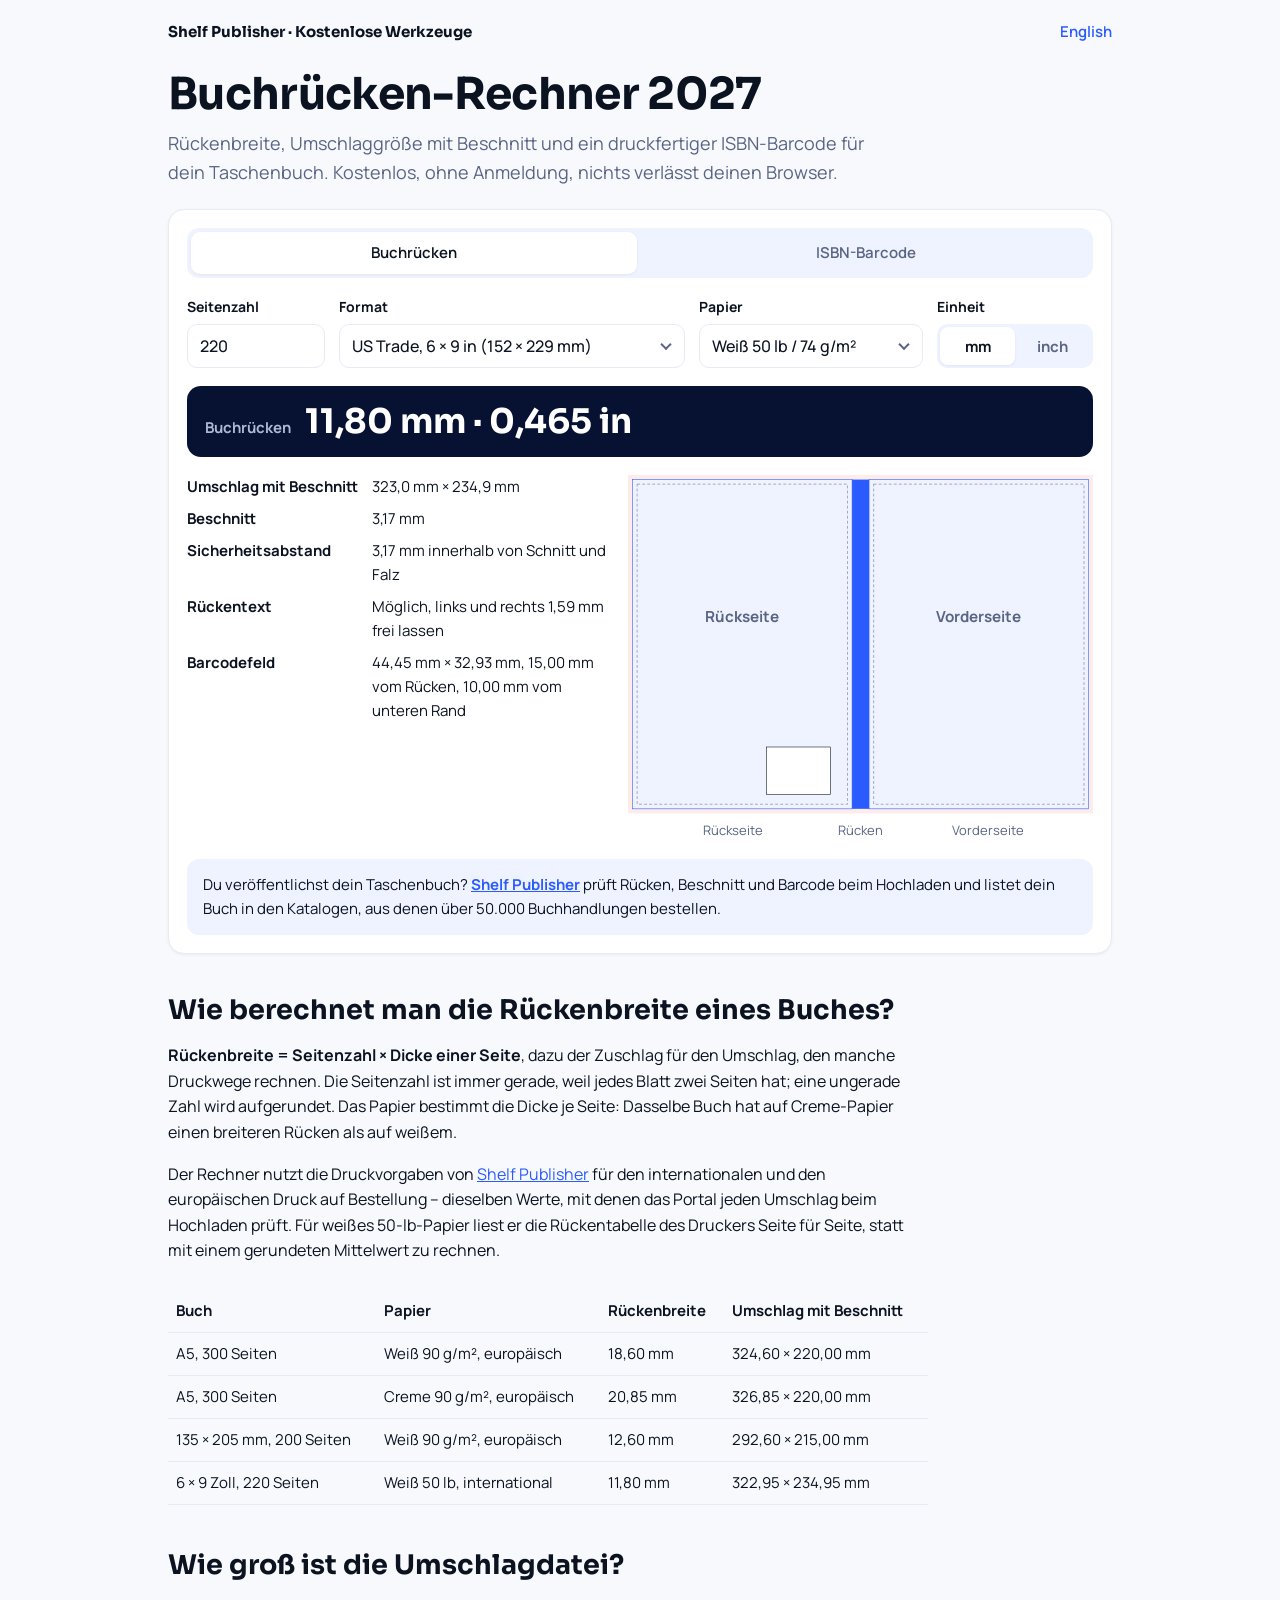
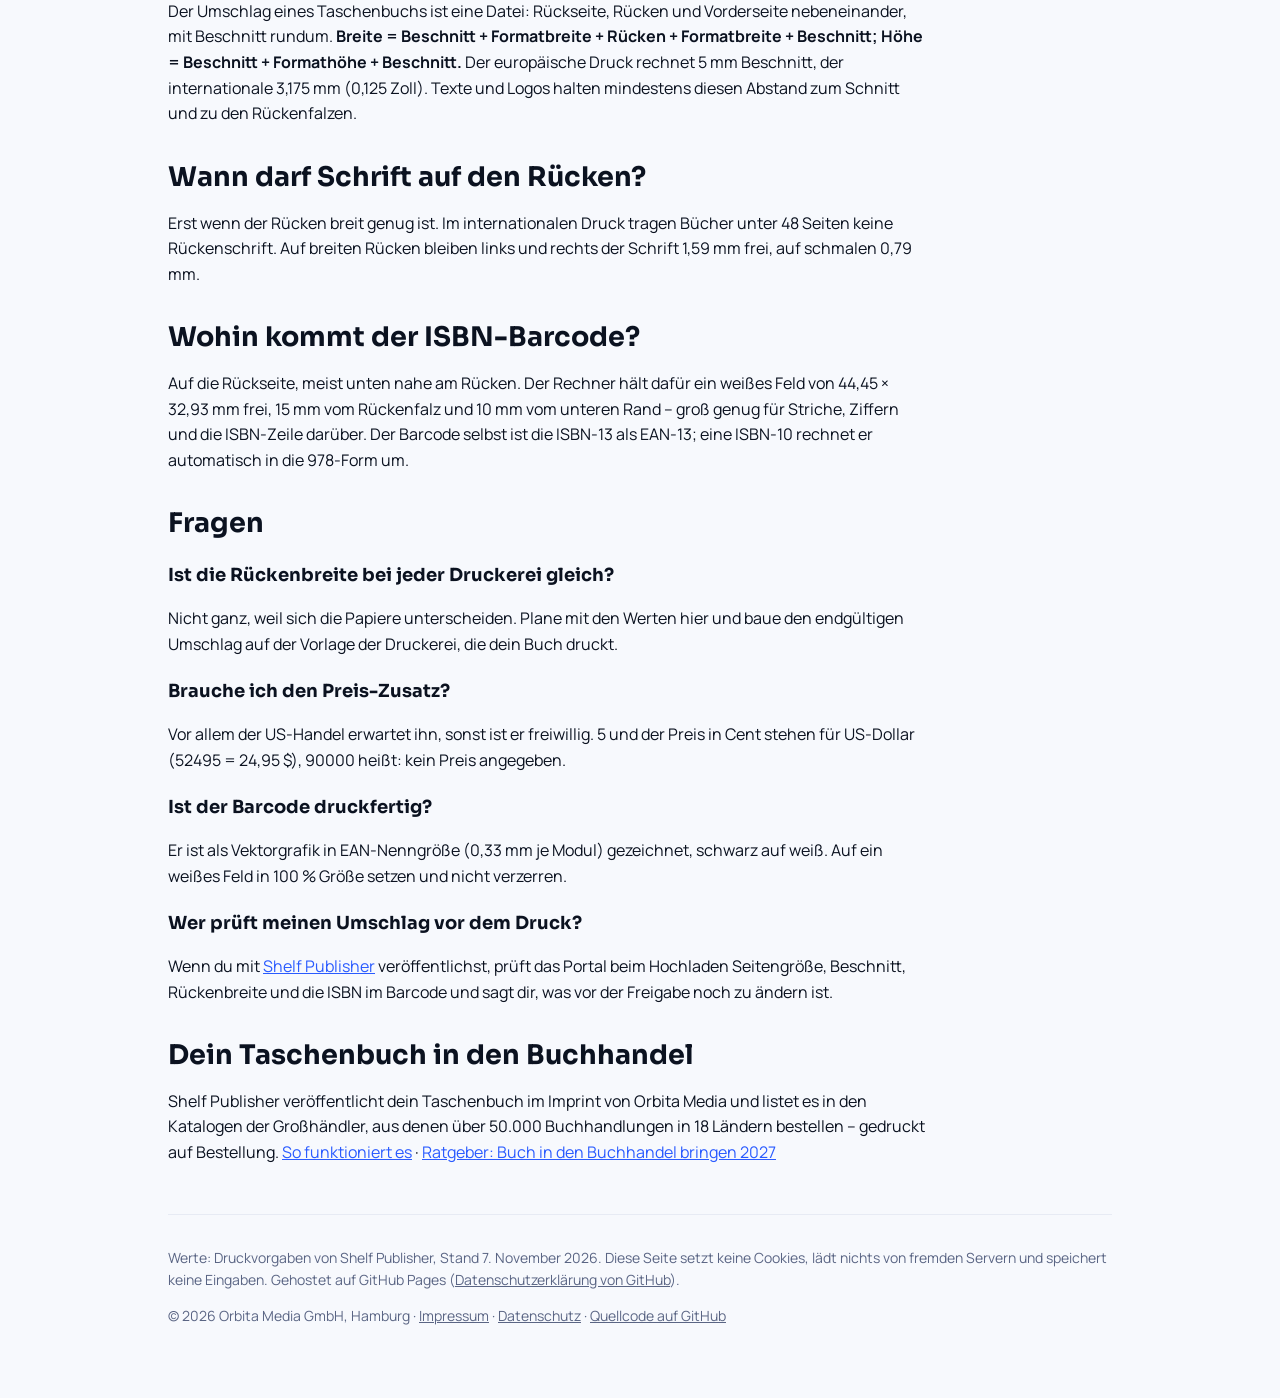
==== docs/de/index.html @ d64d2d51 "feat: book spine width calculator with cover size and ISBN barcode Web page (EN/DE) on GitHub Pages " ====
<!doctype html>
<html lang="de">
<head>
<meta charset="utf-8">
<meta name="viewport" content="width=device-width,initial-scale=1">
<title>Buchrücken-Rechner 2027 – Rückenbreite, Umschlag &amp; ISBN-Barcode</title>
<meta name="description" content="Kostenloser Buchrücken-Rechner: Seitenzahl, Format und Papier eingeben und Rückenbreite, Umschlaggröße mit Beschnitt und ISBN-Barcode als SVG erhalten.">
<link rel="canonical" href="https://orbita-media.github.io/book-spine-calculator/de/">
<link rel="alternate" hreflang="en" href="https://orbita-media.github.io/book-spine-calculator/">
<link rel="alternate" hreflang="de" href="https://orbita-media.github.io/book-spine-calculator/de/">
<link rel="alternate" hreflang="x-default" href="https://orbita-media.github.io/book-spine-calculator/">
<meta property="og:type" content="website">
<meta property="og:title" content="Buchrücken-Rechner 2027 – Rückenbreite, Umschlag & ISBN-Barcode">
<meta property="og:description" content="Rückenbreite, Umschlaggröße mit Beschnitt und ISBN-Barcode für dein Taschenbuch. Kostenlos, ohne Anmeldung.">
<meta property="og:url" content="https://orbita-media.github.io/book-spine-calculator/de/">
<link rel="icon" href="../icon.svg" type="image/svg+xml">
<link rel="preload" href="../fonts/manrope-latin.woff2" as="font" type="font/woff2" crossorigin>
<link rel="stylesheet" href="../app.css">
<script type="application/ld+json">
{"@context":"https://schema.org","@graph":[
{"@type":"WebApplication","name":"Buchrücken-Rechner","url":"https://orbita-media.github.io/book-spine-calculator/de/","applicationCategory":"UtilitiesApplication","operatingSystem":"Alle (Webbrowser)","inLanguage":"de","offers":{"@type":"Offer","price":"0","priceCurrency":"EUR"},"description":"Berechnet Rückenbreite und Umschlaggröße eines Taschenbuchs aus Seitenzahl, Format und Papier und erzeugt einen ISBN-13-Barcode als SVG.","publisher":{"@type":"Organization","name":"Shelf Publisher","url":"https://shelfpublisher.com/de/"}},
{"@type":"FAQPage","mainEntity":[
{"@type":"Question","name":"Wie berechnet man die Rückenbreite eines Buches?","acceptedAnswer":{"@type":"Answer","text":"Seitenzahl mal Dicke einer Seite des gewählten Papiers, dazu der Zuschlag für den Umschlag, den manche Druckwege rechnen. Ein A5-Taschenbuch mit 300 Seiten auf weißem 90-g-Papier hat im europäischen Druck von Shelf Publisher einen Rücken von 18,60 mm."}},
{"@type":"Question","name":"Warum muss die Seitenzahl gerade sein?","acceptedAnswer":{"@type":"Answer","text":"Jedes Blatt hat zwei Seiten, deshalb wird immer eine gerade Seitenzahl gebunden. Eine ungerade Zahl wird aufgerundet, und der Rücken gilt für die aufgerundete Zahl."}},
{"@type":"Question","name":"Wie groß ist der Umschlag eines A5-Taschenbuchs?","acceptedAnswer":{"@type":"Answer","text":"Rückseite plus Rücken plus Vorderseite plus Beschnitt an allen Seiten. Mit 300 Seiten auf weißem 90-g-Papier und 5 mm Beschnitt sind das 324,60 × 220,00 mm."}},
{"@type":"Question","name":"Was bedeutet die fünfstellige Zusatzzahl neben dem ISBN-Barcode?","acceptedAnswer":{"@type":"Answer","text":"Ein optionaler Preiscode, vor allem für den US-Handel. Die erste Ziffer nennt die Währung (5 für US-Dollar), die übrigen vier den Preis: 52495 heißt 24,95 $. 90000 heißt: kein Preis angegeben."}}]}]}
</script>
</head>
<body>
<div class="wrap">
<nav class="top"><span class="brand">Shelf Publisher · Kostenlose Werkzeuge</span><a href="../" hreflang="en">English</a></nav>
<h1>Buchrücken-Rechner 2027</h1>
<p class="sub">Rückenbreite, Umschlaggröße mit Beschnitt und ein druckfertiger ISBN-Barcode für dein Taschenbuch. Kostenlos, ohne Anmeldung, nichts verlässt deinen Browser.</p>

<div id="calc" data-lang="de"><noscript>Der Rechner braucht JavaScript. Die Formel steht unten.</noscript></div>

<article>
<h2>Wie berechnet man die Rückenbreite eines Buches?</h2>
<p><strong>Rückenbreite = Seitenzahl × Dicke einer Seite</strong>, dazu der Zuschlag für den Umschlag, den manche Druckwege rechnen. Die Seitenzahl ist immer gerade, weil jedes Blatt zwei Seiten hat; eine ungerade Zahl wird aufgerundet. Das Papier bestimmt die Dicke je Seite: Dasselbe Buch hat auf Creme-Papier einen breiteren Rücken als auf weißem.</p>
<p>Der Rechner nutzt die Druckvorgaben von <a href="https://shelfpublisher.com/de/?utm_source=github&amp;utm_medium=tool&amp;utm_campaign=spine-calculator">Shelf Publisher</a> für den internationalen und den europäischen Druck auf Bestellung – dieselben Werte, mit denen das Portal jeden Umschlag beim Hochladen prüft. Für weißes 50-lb-Papier liest er die Rückentabelle des Druckers Seite für Seite, statt mit einem gerundeten Mittelwert zu rechnen.</p>
<div class="tw"><table>
<thead><tr><th>Buch</th><th>Papier</th><th>Rückenbreite</th><th>Umschlag mit Beschnitt</th></tr></thead>
<tbody>
<tr><td>A5, 300 Seiten</td><td>Weiß 90 g/m², europäisch</td><td>18,60 mm</td><td>324,60 × 220,00 mm</td></tr>
<tr><td>A5, 300 Seiten</td><td>Creme 90 g/m², europäisch</td><td>20,85 mm</td><td>326,85 × 220,00 mm</td></tr>
<tr><td>135 × 205 mm, 200 Seiten</td><td>Weiß 90 g/m², europäisch</td><td>12,60 mm</td><td>292,60 × 215,00 mm</td></tr>
<tr><td>6 × 9 Zoll, 220 Seiten</td><td>Weiß 50 lb, international</td><td>11,80 mm</td><td>322,95 × 234,95 mm</td></tr>
</tbody></table></div>

<h2>Wie groß ist die Umschlagdatei?</h2>
<p>Der Umschlag eines Taschenbuchs ist eine Datei: Rückseite, Rücken und Vorderseite nebeneinander, mit Beschnitt rundum. <strong>Breite = Beschnitt + Formatbreite + Rücken + Formatbreite + Beschnitt; Höhe = Beschnitt + Formathöhe + Beschnitt.</strong> Der europäische Druck rechnet 5 mm Beschnitt, der internationale 3,175 mm (0,125 Zoll). Texte und Logos halten mindestens diesen Abstand zum Schnitt und zu den Rückenfalzen.</p>

<h2>Wann darf Schrift auf den Rücken?</h2>
<p>Erst wenn der Rücken breit genug ist. Im internationalen Druck tragen Bücher unter 48 Seiten keine Rückenschrift. Auf breiten Rücken bleiben links und rechts der Schrift 1,59 mm frei, auf schmalen 0,79 mm.</p>

<h2>Wohin kommt der ISBN-Barcode?</h2>
<p>Auf die Rückseite, meist unten nahe am Rücken. Der Rechner hält dafür ein weißes Feld von 44,45 × 32,93 mm frei, 15 mm vom Rückenfalz und 10 mm vom unteren Rand – groß genug für Striche, Ziffern und die ISBN-Zeile darüber. Der Barcode selbst ist die ISBN-13 als EAN-13; eine ISBN-10 rechnet er automatisch in die 978-Form um.</p>

<section class="faq">
<h2>Fragen</h2>
<h3>Ist die Rückenbreite bei jeder Druckerei gleich?</h3>
<p>Nicht ganz, weil sich die Papiere unterscheiden. Plane mit den Werten hier und baue den endgültigen Umschlag auf der Vorlage der Druckerei, die dein Buch druckt.</p>
<h3>Brauche ich den Preis-Zusatz?</h3>
<p>Vor allem der US-Handel erwartet ihn, sonst ist er freiwillig. 5 und der Preis in Cent stehen für US-Dollar (52495 = 24,95 $), 90000 heißt: kein Preis angegeben.</p>
<h3>Ist der Barcode druckfertig?</h3>
<p>Er ist als Vektorgrafik in EAN-Nenngröße (0,33 mm je Modul) gezeichnet, schwarz auf weiß. Auf ein weißes Feld in 100 % Größe setzen und nicht verzerren.</p>
<h3>Wer prüft meinen Umschlag vor dem Druck?</h3>
<p>Wenn du mit <a href="https://shelfpublisher.com/de/?utm_source=github&amp;utm_medium=tool&amp;utm_campaign=spine-calculator">Shelf Publisher</a> veröffentlichst, prüft das Portal beim Hochladen Seitengröße, Beschnitt, Rückenbreite und die ISBN im Barcode und sagt dir, was vor der Freigabe noch zu ändern ist.</p>
</section>

<h2>Dein Taschenbuch in den Buchhandel</h2>
<p>Shelf Publisher veröffentlicht dein Taschenbuch im Imprint von Orbita Media und listet es in den Katalogen der Großhändler, aus denen über 50.000 Buchhandlungen in 18 Ländern bestellen – gedruckt auf Bestellung. <a href="https://shelfpublisher.com/de/buch-in-den-buchhandel?utm_source=github&amp;utm_medium=tool&amp;utm_campaign=spine-calculator">So funktioniert es</a> · <a href="https://orbita-media.github.io/publishing-guides-2027/buch-in-den-buchhandel-bringen-2027/">Ratgeber: Buch in den Buchhandel bringen 2027</a></p>
</article>

<footer>
<p>Werte: Druckvorgaben von Shelf Publisher, Stand 7. November 2026. Diese Seite setzt keine Cookies, lädt nichts von fremden Servern und speichert keine Eingaben. Gehostet auf GitHub Pages (<a href="https://docs.github.com/de/site-policy/privacy-policies/github-general-privacy-statement">Datenschutzerklärung von GitHub</a>).</p>
<p>© 2026 Orbita Media GmbH, Hamburg · <a href="https://shelfpublisher.com/legal/imprint">Impressum</a> · <a href="https://shelfpublisher.com/legal/privacy">Datenschutz</a> · <a href="https://github.com/Orbita-Media/book-spine-calculator">Quellcode auf GitHub</a></p>
</footer>
</div>
<script src="../data.js"></script>
<script src="../calc.js"></script>
<script src="../app.js"></script>
</body>
</html>
---- docs/app.css ----
@font-face{font-family:'Sora';src:url(fonts/sora-latin.woff2) format('woff2');font-weight:400 800;font-display:swap;unicode-range:U+0000-00FF,U+0131,U+0152-0153,U+02BB-02BC,U+02C6,U+02DA,U+02DC,U+0304,U+0308,U+0329,U+2000-206F,U+20AC,U+2122,U+2191,U+2193,U+2212,U+2215,U+FEFF,U+FFFD}
@font-face{font-family:'Sora';src:url(fonts/sora-latin-ext.woff2) format('woff2');font-weight:400 800;font-display:swap;unicode-range:U+0100-02BA,U+02BD-02C5,U+02C7-02CC,U+02CE-02D7,U+02DD-02FF,U+1E00-1E9F,U+1EF2-1EFF,U+20A0-20AB,U+20AD-20C0,U+2C60-2C7F,U+A720-A7FF}
@font-face{font-family:'Manrope';src:url(fonts/manrope-latin.woff2) format('woff2');font-weight:200 800;font-display:swap;unicode-range:U+0000-00FF,U+0131,U+0152-0153,U+02BB-02BC,U+02C6,U+02DA,U+02DC,U+0304,U+0308,U+0329,U+2000-206F,U+20AC,U+2122,U+2191,U+2193,U+2212,U+2215,U+FEFF,U+FFFD}
@font-face{font-family:'Manrope';src:url(fonts/manrope-latin-ext.woff2) format('woff2');font-weight:200 800;font-display:swap;unicode-range:U+0100-02BA,U+02BD-02C5,U+02C7-02CC,U+02CE-02D7,U+02DD-02FF,U+1E00-1E9F,U+1EF2-1EFF,U+20A0-20AB,U+20AD-20C0,U+2C60-2C7F,U+A720-A7FF}
:root{--ink:#0B1220;--navy:#071232;--blue:#2A5BFF;--blue-h:#1F4BE6;--cyan:#16C8F0;--soft:#EEF3FF;--bg:#F7F9FD;
--line:#E7EBF4;--muted:#5A6584;--good:#14A87B;--bad:#D64933;--card:#fff;--r:16px;--shadow:0 1px 3px rgba(16,24,40,.06);
--display:'Sora',system-ui,sans-serif;--body:'Manrope',system-ui,sans-serif}
*{box-sizing:border-box}
html{-webkit-text-size-adjust:100%}
body{margin:0;background:var(--bg);color:var(--ink);font-family:var(--body);font-size:16px;line-height:1.6;
font-variant-ligatures:no-contextual}
a{color:var(--blue)}
.wrap{max-width:980px;margin:0 auto;padding:20px 18px 56px}
.top{display:flex;justify-content:space-between;align-items:center;gap:12px;flex-wrap:wrap;font-size:15px;font-weight:600}
.top a{text-decoration:none}
.brand{font-family:var(--display);font-weight:700;color:var(--ink)}
h1{font-family:var(--display);font-size:clamp(28px,5.4vw,44px);line-height:1.12;letter-spacing:-.015em;margin:26px 0 10px}
.sub{font-size:18px;color:var(--muted);margin:0 0 22px;max-width:720px}
#calc{background:var(--card);border:1px solid var(--line);border-radius:var(--r);box-shadow:var(--shadow);padding:18px}
.tabs{display:flex;gap:6px;background:var(--soft);border-radius:12px;padding:4px;margin-bottom:18px}
.tabs button{flex:1;height:42px;border:0;border-radius:9px;background:transparent;font:600 15px var(--body);color:var(--muted);
cursor:pointer;transition:background-color .15s,color .15s}
.tabs button:hover{color:var(--ink)}
.tabs button.on{background:#fff;color:var(--ink);box-shadow:var(--shadow)}
.inputs{display:grid;grid-template-columns:minmax(0,.8fr) minmax(0,2fr) minmax(0,1.3fr) minmax(0,.9fr);gap:14px}
.inputs.isbn-in{grid-template-columns:minmax(0,2fr) minmax(0,1fr) minmax(0,1.4fr)}
.field{display:flex;flex-direction:column;gap:6px;min-width:0}
.field label,.field .lbl{font-size:14px;font-weight:700;color:var(--ink)}
.field input{height:44px;border:1px solid var(--line);border-radius:10px;padding:0 12px;font:500 16px var(--body);color:var(--ink);
background:#fff;width:100%;min-width:0;transition:border-color .15s,box-shadow .15s}
.field input:focus{outline:none;border-color:var(--blue);box-shadow:0 0 0 3px #DCE5FF}
.sel{position:relative}
.sel-btn{width:100%;height:44px;border:1px solid var(--line);border-radius:10px;background:#fff;padding:0 36px 0 12px;
font:500 16px var(--body);color:var(--ink);text-align:left;cursor:pointer;position:relative;transition:border-color .15s}
.sel-btn:hover{border-color:#C9D3EA}
.sel-btn:focus-visible{outline:none;border-color:var(--blue);box-shadow:0 0 0 3px #DCE5FF}
.sel-val{display:block;overflow:hidden;text-overflow:ellipsis;white-space:nowrap}
.chev{position:absolute;right:14px;top:50%;width:8px;height:8px;border:solid var(--muted);border-width:0 2px 2px 0;
transform:translateY(-70%) rotate(45deg)}
.sel-list{position:absolute;z-index:20;left:0;right:0;top:calc(100% + 6px);background:#fff;border:1px solid var(--line);
border-radius:12px;box-shadow:0 12px 32px rgba(11,18,32,.14);padding:6px;max-height:320px;overflow:auto;
opacity:0;transform:translateY(-4px) scale(.98);pointer-events:none;transition:opacity .15s,transform .15s;min-width:260px}
.sel-list.open{opacity:1;transform:none;pointer-events:auto}
.sel-group{font-size:12px;font-weight:800;text-transform:uppercase;letter-spacing:.08em;color:var(--muted);padding:10px 10px 4px}
.sel-opt{padding:9px 10px;border-radius:8px;cursor:pointer;font-size:15px}
.sel-opt:hover,.sel-opt:focus{background:#F4F4F5;outline:none}
.sel-opt.on{font-weight:700;color:var(--blue)}
.seg{display:flex;background:var(--soft);border-radius:10px;padding:3px;height:44px}
.seg button{flex:1;border:0;border-radius:8px;background:transparent;font:700 15px var(--body);color:var(--muted);cursor:pointer;
transition:background-color .15s,color .15s}
.seg button.on{background:#fff;color:var(--ink);box-shadow:var(--shadow)}
.switch{display:flex;align-items:center;gap:10px;height:44px;border:0;background:none;padding:0;font:600 15px var(--body);
color:var(--ink);cursor:pointer;text-align:left}
.switch .knob{flex:0 0 auto;width:42px;height:24px;border-radius:12px;background:#D5DBEA;position:relative;transition:background-color .15s}
.switch .knob:after{content:"";position:absolute;left:3px;top:3px;width:18px;height:18px;border-radius:50%;background:#fff;
transition:transform .15s}
.switch[aria-checked="true"] .knob{background:var(--blue)}
.switch[aria-checked="true"] .knob:after{transform:translateX(18px)}
.field.sw{justify-content:flex-end}
.results{margin-top:18px;display:grid;grid-template-columns:minmax(0,1fr) minmax(0,1.1fr);gap:18px;align-items:start}
.hero{grid-column:1/-1;display:flex;align-items:baseline;gap:14px;flex-wrap:wrap;background:var(--navy);color:#fff;
border-radius:14px;padding:16px 18px}
.hero-l{font-weight:700;color:#AEB9D6;font-size:15px}
.hero-v{font-family:var(--display);font-size:clamp(24px,4.6vw,34px);line-height:1.15;color:#fff}
.facts{margin:0;display:grid;grid-template-columns:auto minmax(0,1fr);gap:8px 14px;font-size:15px}
.facts dt{font-weight:700}
.facts dd{margin:0;color:var(--ink);overflow-wrap:anywhere}
.warn{grid-column:1/-1;margin:0;background:#FFF6E0;border-radius:10px;padding:10px 12px;font-size:15px}
.fig{margin:0}
.diagram{width:100%;height:auto;display:block}
.d-bleed{fill:#FDECEA}
.d-panel{fill:#EEF3FF;stroke:#2A5BFF;stroke-width:.4}
.d-spine{fill:#2A5BFF}
.d-safe{fill:none;stroke:#5A6584;stroke-width:.35;stroke-dasharray:2 1.5}
.d-barcode{fill:#fff;stroke:#0B1220;stroke-width:.4}
.d-label{fill:#5A6584;font-family:var(--body);font-weight:700}
.fig figcaption{display:grid;grid-template-columns:1fr auto 1fr;text-align:center;font-size:13px;color:var(--muted);margin-top:6px}
.msg{min-height:24px;margin:12px 0 0;font-weight:600}
.msg.good{color:var(--good)}.msg.bad{color:var(--bad)}
.bc-out{margin-top:10px}
.bc-img{display:inline-block;background:#fff;border:1px solid var(--line);border-radius:12px;padding:12px;max-width:100%}
.bc-img svg{display:block;width:min(100%,340px);height:auto}
.actions{margin-top:12px}
.btn{height:48px;padding:0 22px;border:0;border-radius:999px;background:var(--blue);color:#fff;font:700 16px var(--body);
cursor:pointer;box-shadow:0 4px 14px rgba(42,91,255,.25);transition:background-color .15s,box-shadow .15s}
.btn:hover{background:var(--blue-h)}
.btn:disabled{background:#B9C6EE;box-shadow:none;cursor:default}
.cta{margin:18px 0 0;padding:14px 16px;background:var(--soft);border-radius:12px;font-size:15px}
.cta a{font-weight:700}
article{margin-top:40px}
article h2{font-family:var(--display);font-size:clamp(21px,3.4vw,27px);line-height:1.25;margin:34px 0 10px}
article p,article li{max-width:760px}
article table{border-collapse:collapse;width:100%;max-width:760px;font-size:15px;margin:10px 0}
.tw{overflow-x:auto}
article th,article td{border-bottom:1px solid var(--line);padding:9px 8px;text-align:left;vertical-align:top}
article th{font-weight:700}
.faq h3{font-family:var(--display);font-size:18px;margin:20px 0 4px}
footer{margin-top:48px;padding-top:18px;border-top:1px solid var(--line);font-size:14px;color:var(--muted)}
footer a{color:var(--muted)}
@media (max-width:760px){
 .inputs,.inputs.isbn-in{grid-template-columns:repeat(2,minmax(0,1fr))}
 .inputs .field:nth-child(4){order:1}
 .inputs .field:nth-child(2),.inputs .field:nth-child(3){order:2;grid-column:1/-1}
 .inputs.isbn-in .field{order:0}
 .inputs.isbn-in .field.wide,.inputs.isbn-in .field.sw{grid-column:1/-1}
 .results{grid-template-columns:1fr}
 #calc{padding:14px}
}
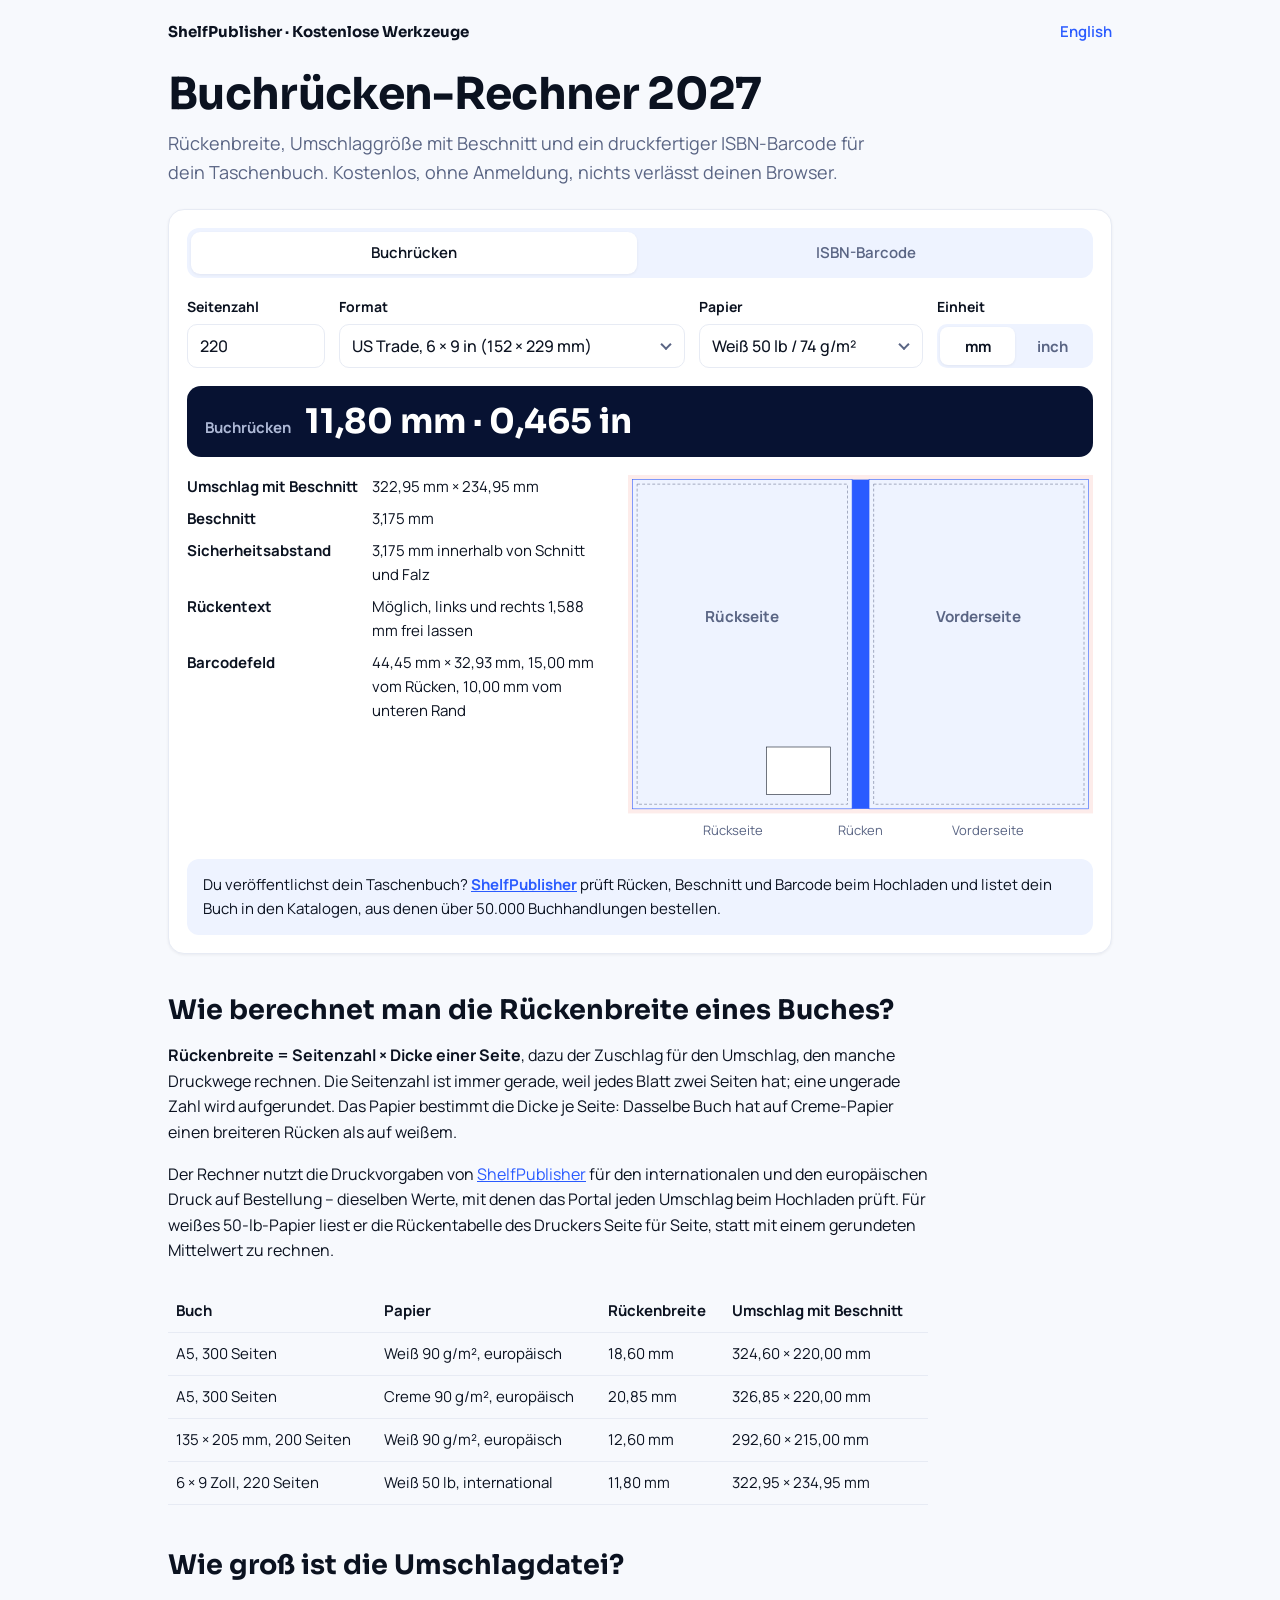
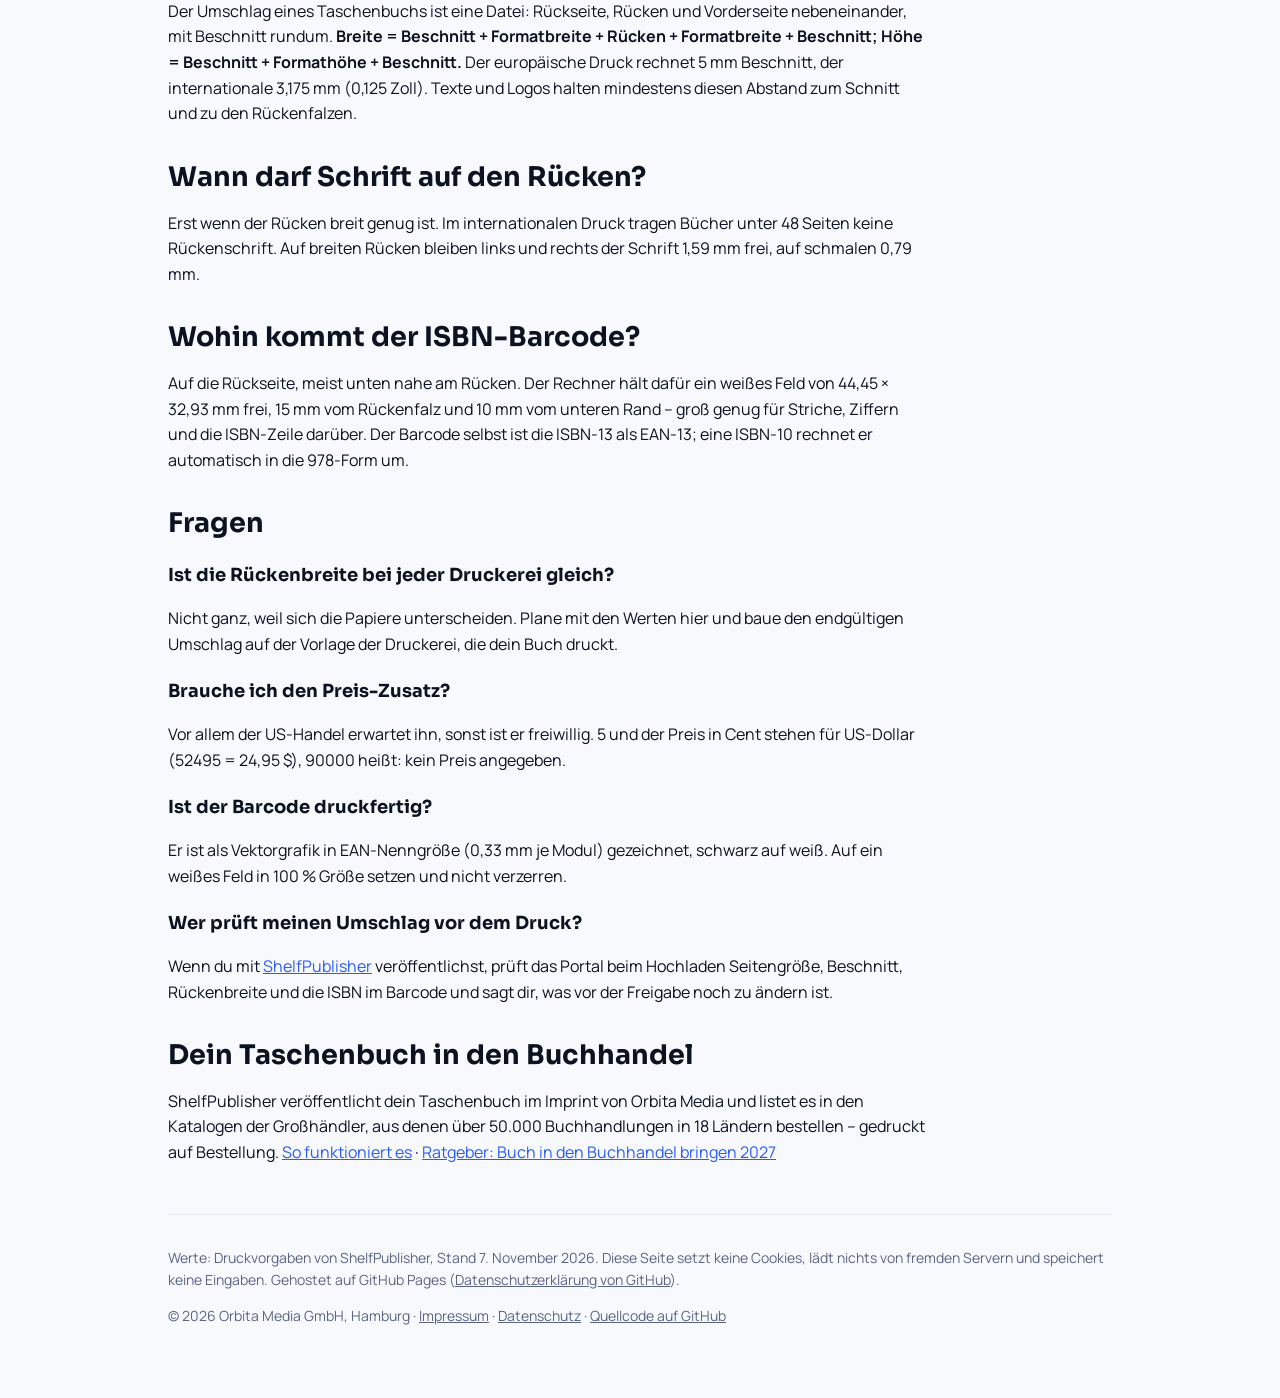
==== commit ae336e98: "fix: ShelfPublisher als ein Wort in Erweiterung, Seite, Store-Text und Screenshots (1.0.1) Noah 09.1" ====
--- a/docs/de/index.html
+++ b/docs/de/index.html
@@ -18,9 +18,9 @@
 <link rel="stylesheet" href="../app.css">
 <script type="application/ld+json">
 {"@context":"https://schema.org","@graph":[
-{"@type":"WebApplication","name":"Buchrücken-Rechner","url":"https://orbita-media.github.io/book-spine-calculator/de/","applicationCategory":"UtilitiesApplication","operatingSystem":"Alle (Webbrowser)","inLanguage":"de","offers":{"@type":"Offer","price":"0","priceCurrency":"EUR"},"description":"Berechnet Rückenbreite und Umschlaggröße eines Taschenbuchs aus Seitenzahl, Format und Papier und erzeugt einen ISBN-13-Barcode als SVG.","publisher":{"@type":"Organization","name":"Shelf Publisher","url":"https://shelfpublisher.com/de/"}},
+{"@type":"WebApplication","name":"Buchrücken-Rechner","url":"https://orbita-media.github.io/book-spine-calculator/de/","applicationCategory":"UtilitiesApplication","operatingSystem":"Alle (Webbrowser)","inLanguage":"de","offers":{"@type":"Offer","price":"0","priceCurrency":"EUR"},"description":"Berechnet Rückenbreite und Umschlaggröße eines Taschenbuchs aus Seitenzahl, Format und Papier und erzeugt einen ISBN-13-Barcode als SVG.","publisher":{"@type":"Organization","name":"ShelfPublisher","url":"https://shelfpublisher.com/de/"}},
 {"@type":"FAQPage","mainEntity":[
-{"@type":"Question","name":"Wie berechnet man die Rückenbreite eines Buches?","acceptedAnswer":{"@type":"Answer","text":"Seitenzahl mal Dicke einer Seite des gewählten Papiers, dazu der Zuschlag für den Umschlag, den manche Druckwege rechnen. Ein A5-Taschenbuch mit 300 Seiten auf weißem 90-g-Papier hat im europäischen Druck von Shelf Publisher einen Rücken von 18,60 mm."}},
+{"@type":"Question","name":"Wie berechnet man die Rückenbreite eines Buches?","acceptedAnswer":{"@type":"Answer","text":"Seitenzahl mal Dicke einer Seite des gewählten Papiers, dazu der Zuschlag für den Umschlag, den manche Druckwege rechnen. Ein A5-Taschenbuch mit 300 Seiten auf weißem 90-g-Papier hat im europäischen Druck von ShelfPublisher einen Rücken von 18,60 mm."}},
 {"@type":"Question","name":"Warum muss die Seitenzahl gerade sein?","acceptedAnswer":{"@type":"Answer","text":"Jedes Blatt hat zwei Seiten, deshalb wird immer eine gerade Seitenzahl gebunden. Eine ungerade Zahl wird aufgerundet, und der Rücken gilt für die aufgerundete Zahl."}},
 {"@type":"Question","name":"Wie groß ist der Umschlag eines A5-Taschenbuchs?","acceptedAnswer":{"@type":"Answer","text":"Rückseite plus Rücken plus Vorderseite plus Beschnitt an allen Seiten. Mit 300 Seiten auf weißem 90-g-Papier und 5 mm Beschnitt sind das 324,60 × 220,00 mm."}},
 {"@type":"Question","name":"Was bedeutet die fünfstellige Zusatzzahl neben dem ISBN-Barcode?","acceptedAnswer":{"@type":"Answer","text":"Ein optionaler Preiscode, vor allem für den US-Handel. Die erste Ziffer nennt die Währung (5 für US-Dollar), die übrigen vier den Preis: 52495 heißt 24,95 $. 90000 heißt: kein Preis angegeben."}}]}]}
@@ -28,7 +28,7 @@
 </head>
 <body>
 <div class="wrap">
-<nav class="top"><span class="brand">Shelf Publisher · Kostenlose Werkzeuge</span><a href="../" hreflang="en">English</a></nav>
+<nav class="top"><span class="brand">ShelfPublisher · Kostenlose Werkzeuge</span><a href="../" hreflang="en">English</a></nav>
 <h1>Buchrücken-Rechner 2027</h1>
 <p class="sub">Rückenbreite, Umschlaggröße mit Beschnitt und ein druckfertiger ISBN-Barcode für dein Taschenbuch. Kostenlos, ohne Anmeldung, nichts verlässt deinen Browser.</p>
 
@@ -37,7 +37,7 @@
 <article>
 <h2>Wie berechnet man die Rückenbreite eines Buches?</h2>
 <p><strong>Rückenbreite = Seitenzahl × Dicke einer Seite</strong>, dazu der Zuschlag für den Umschlag, den manche Druckwege rechnen. Die Seitenzahl ist immer gerade, weil jedes Blatt zwei Seiten hat; eine ungerade Zahl wird aufgerundet. Das Papier bestimmt die Dicke je Seite: Dasselbe Buch hat auf Creme-Papier einen breiteren Rücken als auf weißem.</p>
-<p>Der Rechner nutzt die Druckvorgaben von <a href="https://shelfpublisher.com/de/?utm_source=github&amp;utm_medium=tool&amp;utm_campaign=spine-calculator">Shelf Publisher</a> für den internationalen und den europäischen Druck auf Bestellung – dieselben Werte, mit denen das Portal jeden Umschlag beim Hochladen prüft. Für weißes 50-lb-Papier liest er die Rückentabelle des Druckers Seite für Seite, statt mit einem gerundeten Mittelwert zu rechnen.</p>
+<p>Der Rechner nutzt die Druckvorgaben von <a href="https://shelfpublisher.com/de/?utm_source=github&amp;utm_medium=tool&amp;utm_campaign=spine-calculator">ShelfPublisher</a> für den internationalen und den europäischen Druck auf Bestellung – dieselben Werte, mit denen das Portal jeden Umschlag beim Hochladen prüft. Für weißes 50-lb-Papier liest er die Rückentabelle des Druckers Seite für Seite, statt mit einem gerundeten Mittelwert zu rechnen.</p>
 <div class="tw"><table>
 <thead><tr><th>Buch</th><th>Papier</th><th>Rückenbreite</th><th>Umschlag mit Beschnitt</th></tr></thead>
 <tbody>
@@ -65,15 +65,15 @@
 <h3>Ist der Barcode druckfertig?</h3>
 <p>Er ist als Vektorgrafik in EAN-Nenngröße (0,33 mm je Modul) gezeichnet, schwarz auf weiß. Auf ein weißes Feld in 100 % Größe setzen und nicht verzerren.</p>
 <h3>Wer prüft meinen Umschlag vor dem Druck?</h3>
-<p>Wenn du mit <a href="https://shelfpublisher.com/de/?utm_source=github&amp;utm_medium=tool&amp;utm_campaign=spine-calculator">Shelf Publisher</a> veröffentlichst, prüft das Portal beim Hochladen Seitengröße, Beschnitt, Rückenbreite und die ISBN im Barcode und sagt dir, was vor der Freigabe noch zu ändern ist.</p>
+<p>Wenn du mit <a href="https://shelfpublisher.com/de/?utm_source=github&amp;utm_medium=tool&amp;utm_campaign=spine-calculator">ShelfPublisher</a> veröffentlichst, prüft das Portal beim Hochladen Seitengröße, Beschnitt, Rückenbreite und die ISBN im Barcode und sagt dir, was vor der Freigabe noch zu ändern ist.</p>
 </section>
 
 <h2>Dein Taschenbuch in den Buchhandel</h2>
-<p>Shelf Publisher veröffentlicht dein Taschenbuch im Imprint von Orbita Media und listet es in den Katalogen der Großhändler, aus denen über 50.000 Buchhandlungen in 18 Ländern bestellen – gedruckt auf Bestellung. <a href="https://shelfpublisher.com/de/buch-in-den-buchhandel?utm_source=github&amp;utm_medium=tool&amp;utm_campaign=spine-calculator">So funktioniert es</a> · <a href="https://orbita-media.github.io/publishing-guides-2027/buch-in-den-buchhandel-bringen-2027/">Ratgeber: Buch in den Buchhandel bringen 2027</a></p>
+<p>ShelfPublisher veröffentlicht dein Taschenbuch im Imprint von Orbita Media und listet es in den Katalogen der Großhändler, aus denen über 50.000 Buchhandlungen in 18 Ländern bestellen – gedruckt auf Bestellung. <a href="https://shelfpublisher.com/de/buch-in-den-buchhandel?utm_source=github&amp;utm_medium=tool&amp;utm_campaign=spine-calculator">So funktioniert es</a> · <a href="https://orbita-media.github.io/publishing-guides-2027/buch-in-den-buchhandel-bringen-2027/">Ratgeber: Buch in den Buchhandel bringen 2027</a></p>
 </article>
 
 <footer>
-<p>Werte: Druckvorgaben von Shelf Publisher, Stand 7. November 2026. Diese Seite setzt keine Cookies, lädt nichts von fremden Servern und speichert keine Eingaben. Gehostet auf GitHub Pages (<a href="https://docs.github.com/de/site-policy/privacy-policies/github-general-privacy-statement">Datenschutzerklärung von GitHub</a>).</p>
+<p>Werte: Druckvorgaben von ShelfPublisher, Stand 7. November 2026. Diese Seite setzt keine Cookies, lädt nichts von fremden Servern und speichert keine Eingaben. Gehostet auf GitHub Pages (<a href="https://docs.github.com/de/site-policy/privacy-policies/github-general-privacy-statement">Datenschutzerklärung von GitHub</a>).</p>
 <p>© 2026 Orbita Media GmbH, Hamburg · <a href="https://shelfpublisher.com/legal/imprint">Impressum</a> · <a href="https://shelfpublisher.com/legal/privacy">Datenschutz</a> · <a href="https://github.com/Orbita-Media/book-spine-calculator">Quellcode auf GitHub</a></p>
 </footer>
 </div>
